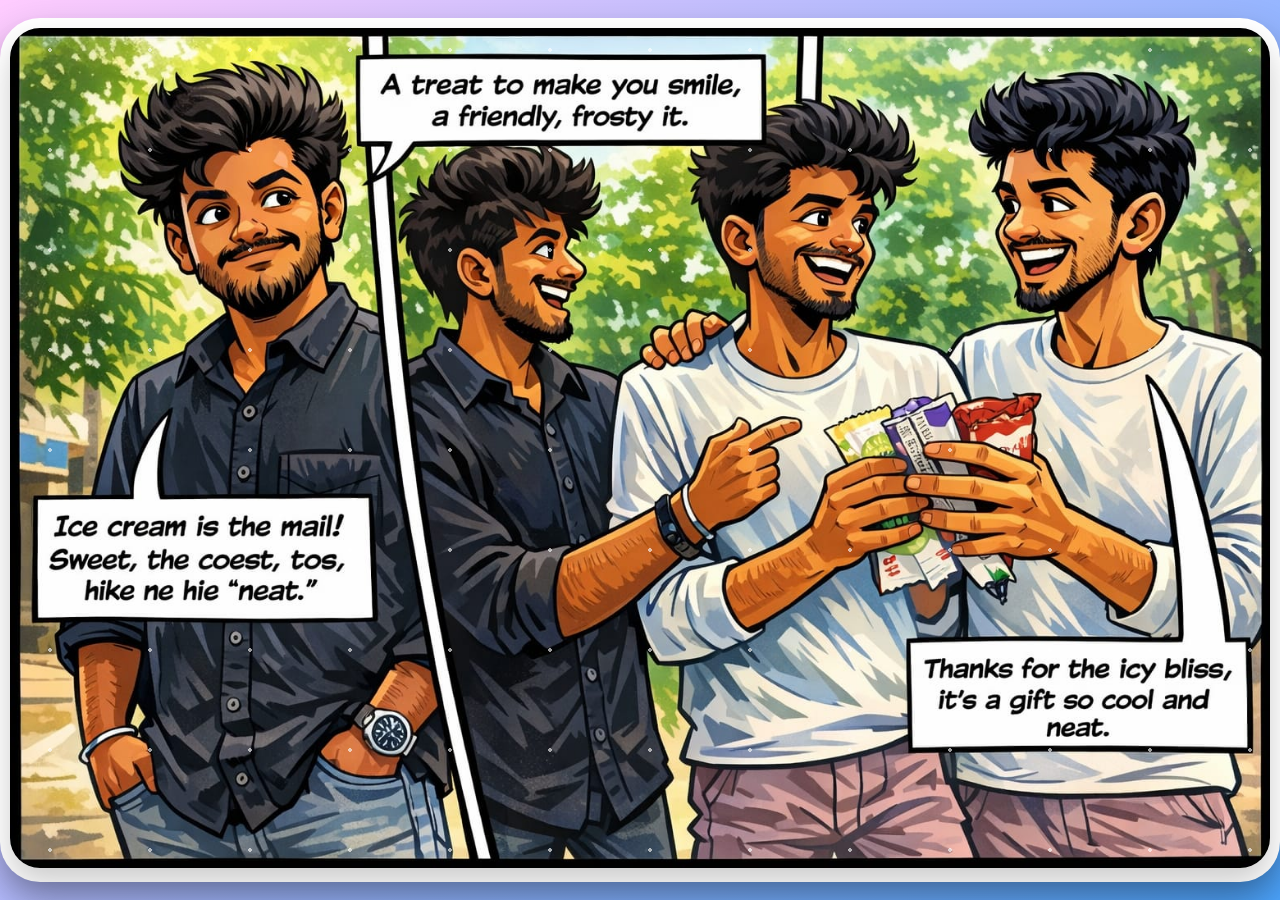
==== MainPage.html @ 3e0ebaba "Well do it" ====
<!doctype html>
<html lang="en">
  <head>
    <meta charset="UTF-8" />
    <title>Hooreeyyy 🎉</title>
    <link rel="stylesheet" href="style.css" />
  </head>

  <body class="celebration-page">
    <div class="celebrate-card">
      <img src="Pic1.jpeg" />
    </div>

    <script src="script.js"></script>
  </body>
</html>
---- style.css ----
/* ====== BODY ====== */
body {
    margin: 0;
    height: 100vh;
    display: flex;
    justify-content: center;
    align-items: center;
    background: linear-gradient(135deg, #a8d8ff, #4da6ff);
    font-family: 'Poppins', sans-serif;
    overflow: hidden;
}

/* ====== CARD ====== */
.card {
    background: white;
    padding: 40px;
    border-radius: 25px;
    text-align: center;
    box-shadow: 0 20px 40px rgba(0, 0, 0, 0.2);
    position: relative;
    animation: cardFloat 4s ease-in-out infinite;
}

/* ====== BUTTON GROUP CENTER ====== */
.button-group {
    display: flex;
    justify-content: center;
    gap: 15px;
    margin-top: 20px;
}

/* ====== HEADING ====== */
h2 {
    color: #2b7cff;
}

h3 {
    color: #2b7cff;
    font-family: cursive;
}

/* ====== BUTTON STYLE ====== */
button {
    padding: 10px 25px;
    border: none;
    border-radius: 25px;
    font-size: 16px;
    cursor: pointer;
    transition: 0.3s;
}

/* YES BUTTON */
.yes {
    background: #4da6ff;
    color: white;
    align-items: center;
}

.yes:hover {
    transform: scale(1.1);
    box-shadow: 0 0 15px rgba(77, 166, 255, 0.6);
}


/* NO BUTTON */
.no {
    background: #e0f0ff;
    color: #2b7cff;
    position: absolute;
    /* Needed for moving effect */
}

/* ====== CARD FLOAT ====== */
@keyframes cardFloat {
    0% {
        transform: translateY(0px);
    }

    50% {
        transform: translateY(-15px);
    }

    100% {
        transform: translateY(0px);
    }
}

/* ====== SNOW EFFECT ====== */
body::before {
    content: "";
    position: fixed;
    top: 0;
    left: 0;
    width: 100%;
    height: 100%;
    pointer-events: none;
    background-image:
        radial-gradient(white 2px, transparent 2px),
        radial-gradient(white 2px, transparent 2px),
        radial-gradient(white 2px, transparent 2px);
    background-size: 100px 100px;
    animation: snow 10s linear infinite;
    opacity: 0.6;
}

@keyframes snow {
    from {
        background-position: 0 0, 50px 50px, 25px 75px;
    }

    to {
        background-position: 0 1000px, 50px 1050px, 25px 1075px;
    }
}




/* Half Page Card with Big Top Curve */

.next-page {
    margin: 0;
    height: 100vh;
    display: flex;
    justify-content: center;
    align-items: center;
    background: linear-gradient(135deg, #d6ecff, #4da6ff);
    font-family: 'Poppins', sans-serif;
}

/* 75% Width Card */
.video-card {
    width: 75%;
    /* 👈 75% of page */
    height: 85%;
    background: white;
    border-radius: 40px;
    padding: 30px;
    box-shadow: 0 20px 40px rgba(0, 0, 0, 0.2);

    display: flex;
    flex-direction: column;
    justify-content: center;
    align-items: center;
}

/* Very Curved Video */
video {
    width: 100%;
    height: 100%;
    max-height: 500px;

    border-radius: 50px;
    /* 👈 More Curve */

    object-fit: cover;
    /* Keeps video nicely fit */
    box-shadow: 0 15px 30px rgba(0, 0, 0, 0.25);
}




/* Celebration Page */
.celebration-page {
    display: flex;
    justify-content: center;
    align-items: center;
    background: linear-gradient(135deg, #ffccff, #4da6ff);
    font-family: 'Poppins', sans-serif;
    overflow: hidden;
}

/* Card */
.celebrate-card {
    background: white;
    padding: 10px;
    border-radius: 40px;
    box-shadow: 0 20px 40px rgba(0,0,0,0.3);
    animation: pop 2s infinite;
}

/* Image Style */
.celebrate-card img {
    width: 100%;
    height: 100%;
    max-width: 100%;
    border-radius: 30px;   /* Curved Image */
    box-shadow: 0 15px 30px rgba(0,0,0,0.2);
}

/* Animation */
@keyframes pop {
    0% { transform: scale(1); }
    50% { transform: scale(1.05); }
    100% { transform: scale(1); }
}
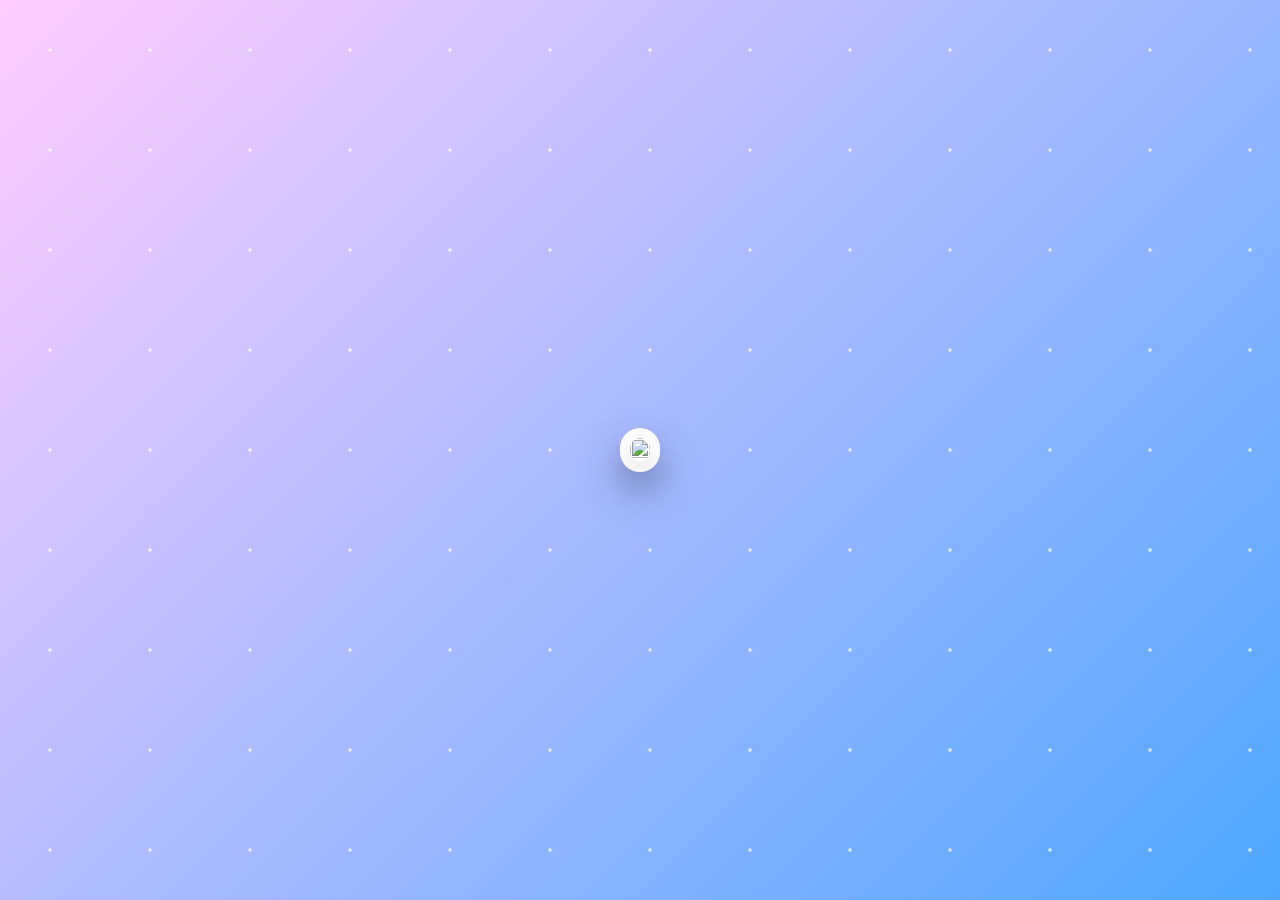
==== commit 51fa8b7c: "Change image and add audio to MainPage.html Updated the image source and added audio playback." ====
--- a/MainPage.html
+++ b/MainPage.html
@@ -4,11 +4,16 @@
     <meta charset="UTF-8" />
     <title>Hooreeyyy 🎉</title>
     <link rel="stylesheet" href="style.css" />
+    <link
+      rel="icon"
+      href="data:image/svg+xml,<svg xmlns=%22http://www.w3.org/2000/svg%22 viewBox=%220 0 100 100%22><text y=%22.9em%22 font-size=%2290%22>✨</text></svg>"
+    />
   </head>
 
   <body class="celebration-page">
     <div class="celebrate-card">
-      <img src="Pic1.jpeg" />
+      <img src="Pic3.jpeg" />
+      <audio src="six_days.mp3" autoplay></audio>
     </div>
 
     <script src="script.js"></script>
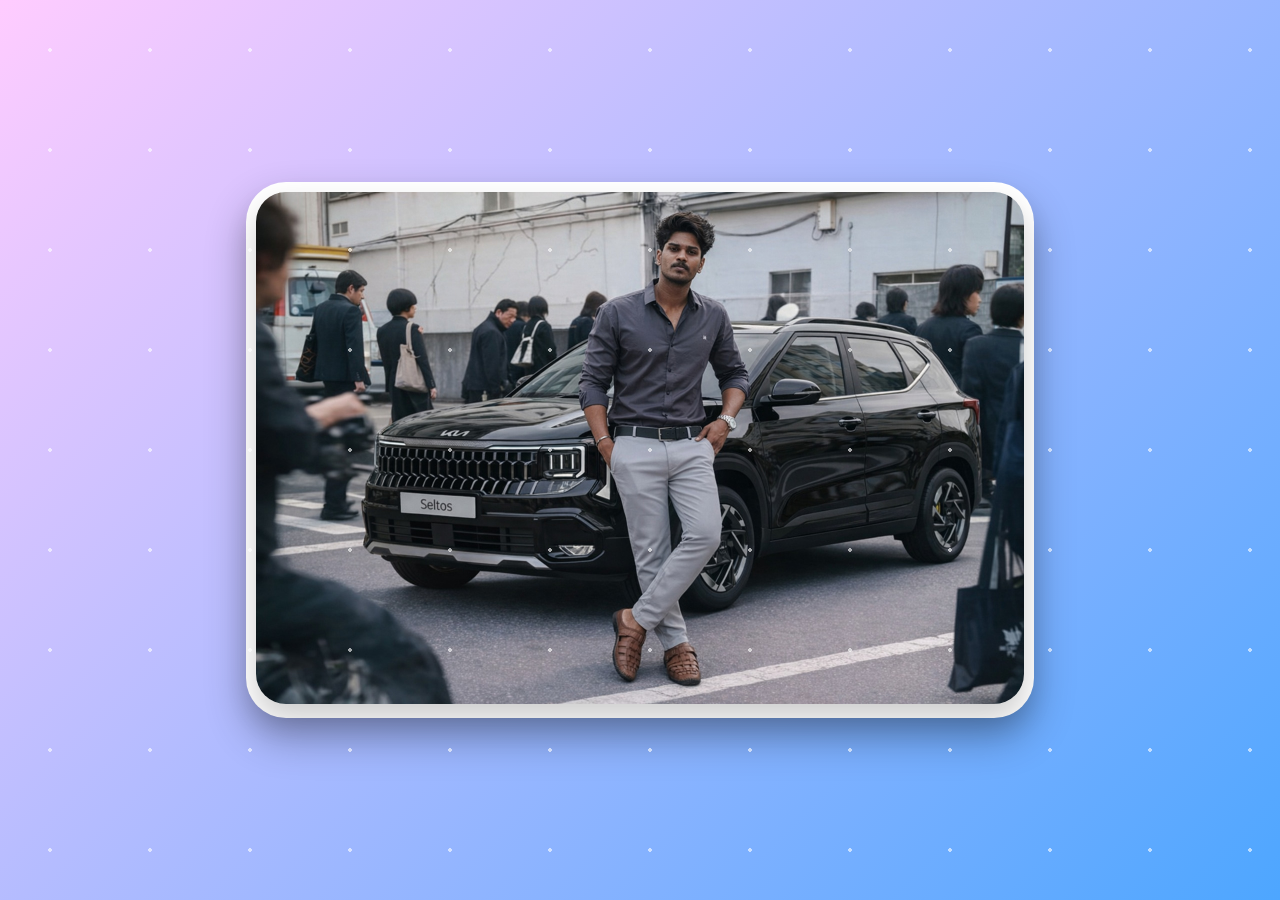
==== commit e9f49e54: "Update MainPage.html" ====
--- a/MainPage.html
+++ b/MainPage.html
@@ -12,7 +12,7 @@
 
   <body class="celebration-page">
     <div class="celebrate-card">
-      <img src="Pic3.jpeg" />
+      <img src="Pic3.jpg" />
       <audio src="six_days.mp3" autoplay></audio>
     </div>
 
--- a/style.css
+++ b/style.css
@@ -178,12 +178,13 @@
     border-radius: 40px;
     box-shadow: 0 20px 40px rgba(0,0,0,0.3);
     animation: pop 2s infinite;
+    width: 60%;
 }
 
 /* Image Style */
 .celebrate-card img {
     width: 100%;
-    height: 100%;
+    height: 80%;
     max-width: 100%;
     border-radius: 30px;   /* Curved Image */
     box-shadow: 0 15px 30px rgba(0,0,0,0.2);
@@ -194,4 +195,10 @@
     0% { transform: scale(1); }
     50% { transform: scale(1.05); }
     100% { transform: scale(1); }
-}+}
+
+@media (max-width: 768px) {
+    .container {
+        flex-direction: column;
+    }
+}
